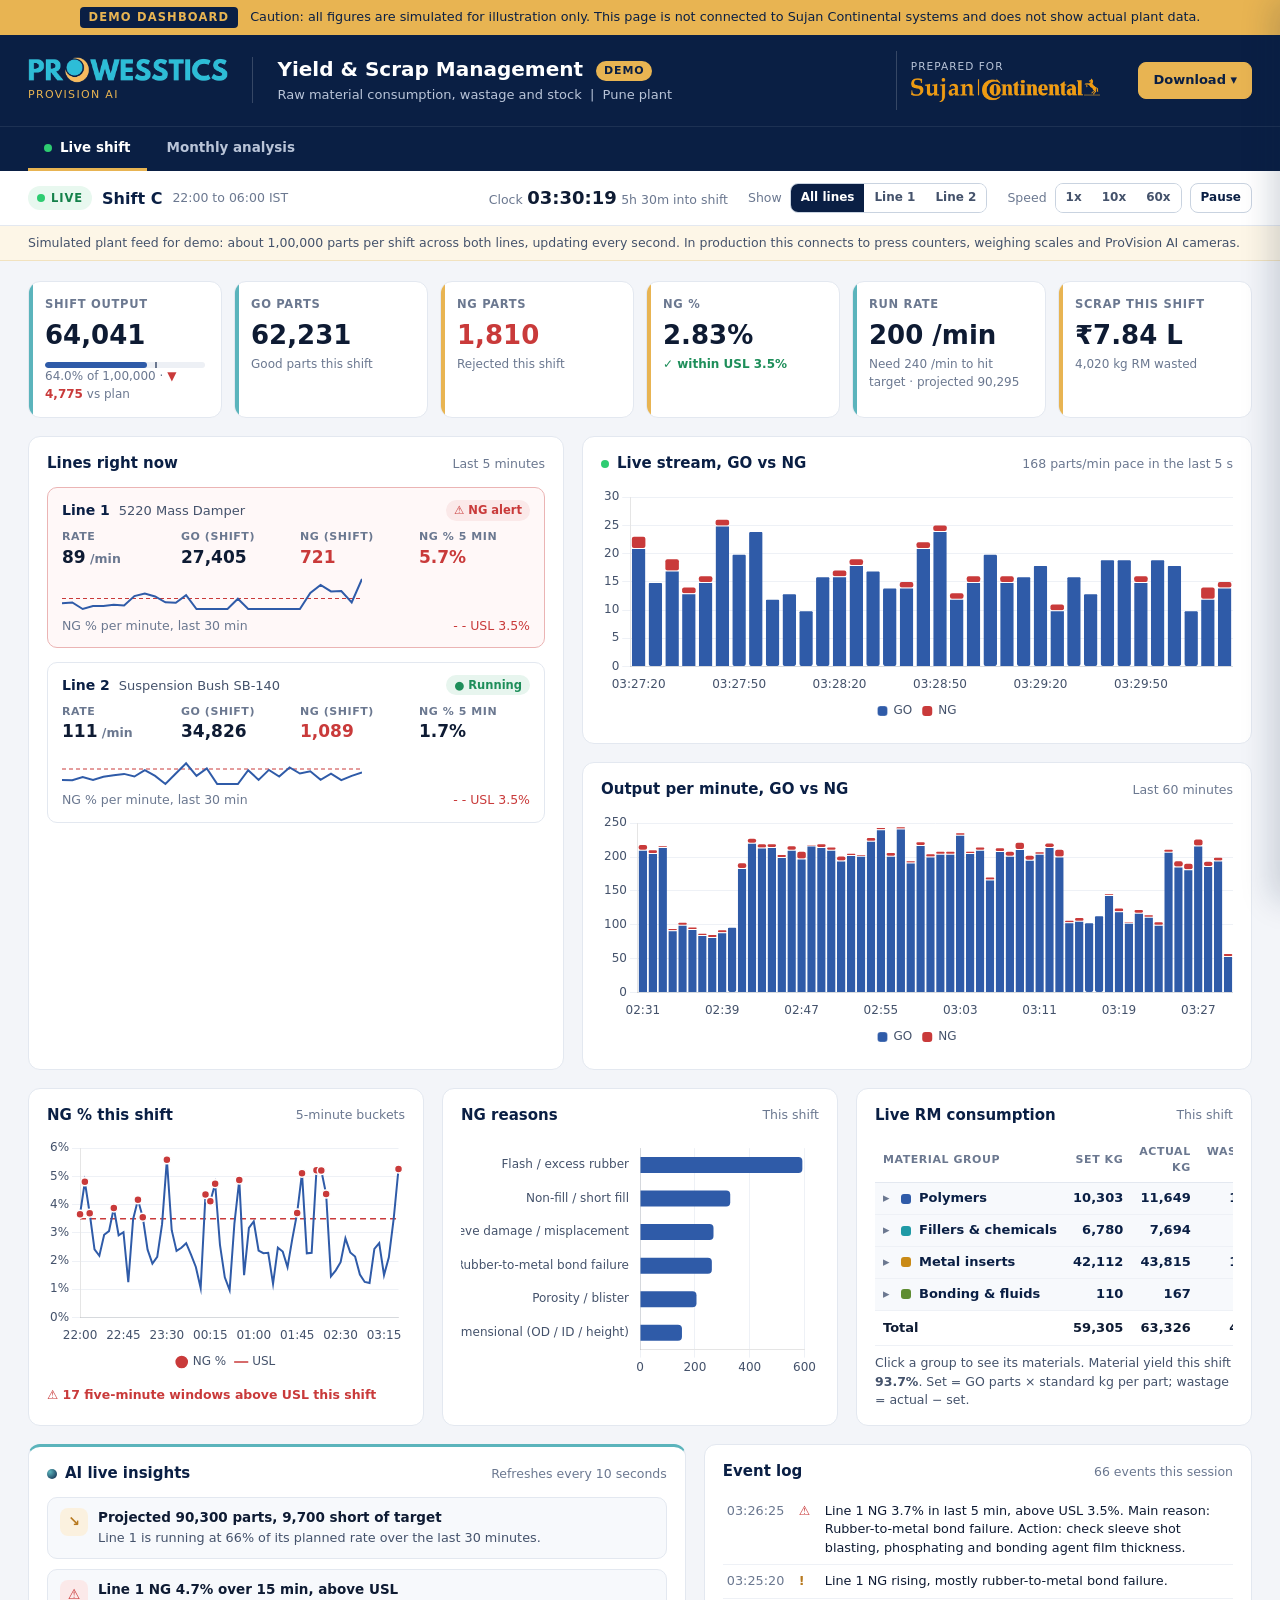
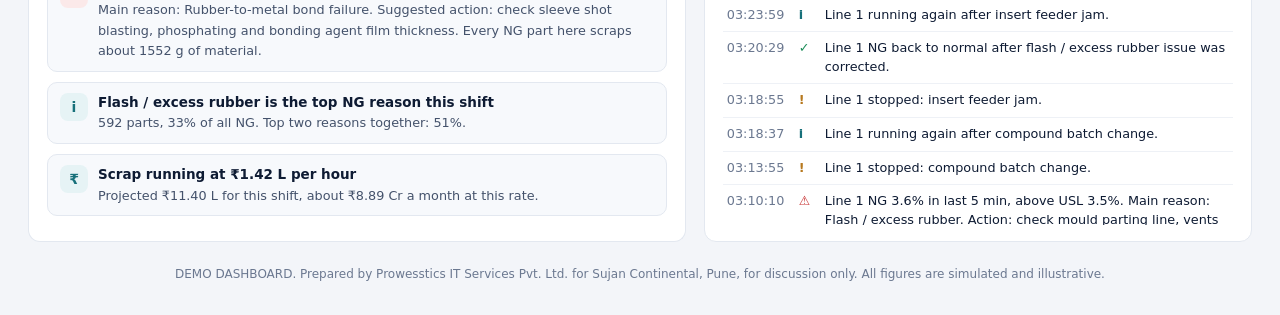
==== demo/index.html @ 9eea8e6e "Fresh share link with preview card (build 20261024124306) Co-Authored-By: Claude Opus 5.5 <noreply@a" ====
<!doctype html>
<html lang="en">
<head>
<meta charset="utf-8">
<meta name="viewport" content="width=device-width, initial-scale=1">
<title>Yield &amp; Scrap Management Dashboard | Sujan Continental x Prowesstics</title>
<meta name="description" content="Demo dashboard: live GO / NG tracking, raw material yield, scrap cost and stock for Sujan Continental's anti-vibration lines. Prepared by Prowesstics (ProVision AI).">
<meta property="og:type" content="website">
<meta property="og:site_name" content="Prowesstics | ProVision AI">
<meta property="og:title" content="Yield &amp; Scrap Management Dashboard | Sujan Continental">
<meta property="og:description" content="Live GO / NG tracking, raw material yield, scrap cost and stock for anti-vibration lines. Demo prepared by Prowesstics.">
<meta property="og:url" content="https://harish-e-g.github.io/sct-yield-scrap/demo/">
<meta property="og:image" content="https://harish-e-g.github.io/sct-yield-scrap/assets/og-image.jpg">
<meta property="og:image:secure_url" content="https://harish-e-g.github.io/sct-yield-scrap/assets/og-image.jpg">
<meta property="og:image:type" content="image/jpeg">
<meta property="og:image:width" content="1200">
<meta property="og:image:height" content="630">
<meta property="og:image:alt" content="Prowesstics Yield and Scrap Management demo dashboard prepared for Sujan Continental">
<meta name="twitter:card" content="summary_large_image">
<meta name="twitter:title" content="Yield &amp; Scrap Management Dashboard | Sujan Continental">
<meta name="twitter:description" content="Live GO / NG tracking, raw material yield, scrap cost and stock. Demo prepared by Prowesstics.">
<meta name="twitter:image" content="https://harish-e-g.github.io/sct-yield-scrap/assets/og-image.jpg">
<meta name="theme-color" content="#0A1F44">
<link rel="icon" href="data:image/svg+xml,%3Csvg xmlns='http://www.w3.org/2000/svg' viewBox='0 0 64 64'%3E%3Crect width='64' height='64' rx='14' fill='%230A1F44'/%3E%3Ccircle cx='30' cy='32' r='13' fill='%235BB4BC'/%3E%3Cpath d='M22 46a18 18 0 1 0 6-32' fill='none' stroke='%23E8B452' stroke-width='6' stroke-linecap='round'/%3E%3C/svg%3E">
<link rel="canonical" href="https://harish-e-g.github.io/sct-yield-scrap/demo/">
<meta http-equiv="refresh" content="0; url=../">
<style>body{margin:0;background:#0A1F44;color:#fff;font-family:"Avenir Next",Avenir,"Nunito Sans",Calibri,sans-serif;display:grid;place-items:center;height:100vh}a{color:#E8B452}</style>
</head>
<body><p>Opening the dashboard... <a href="../">Continue</a></p>
<script>location.replace("../"+location.hash);</script>
</body>
</html>
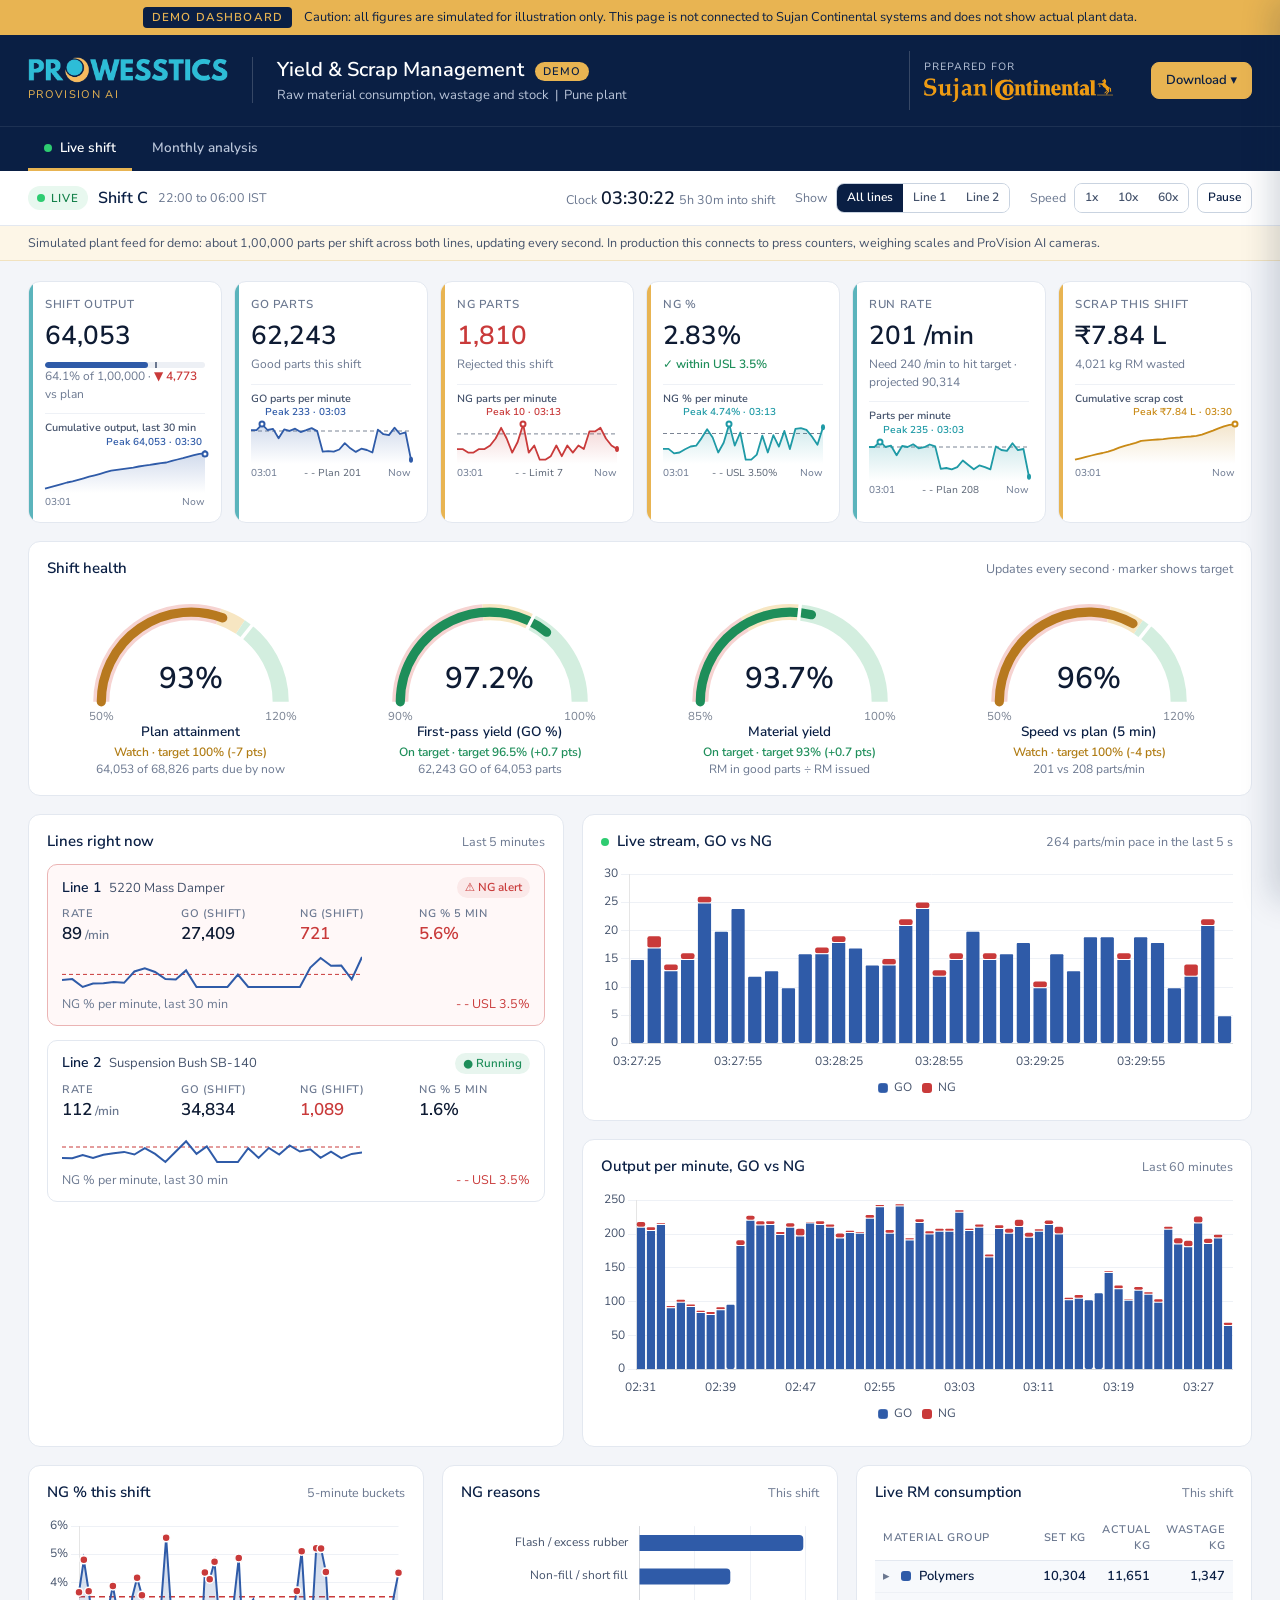
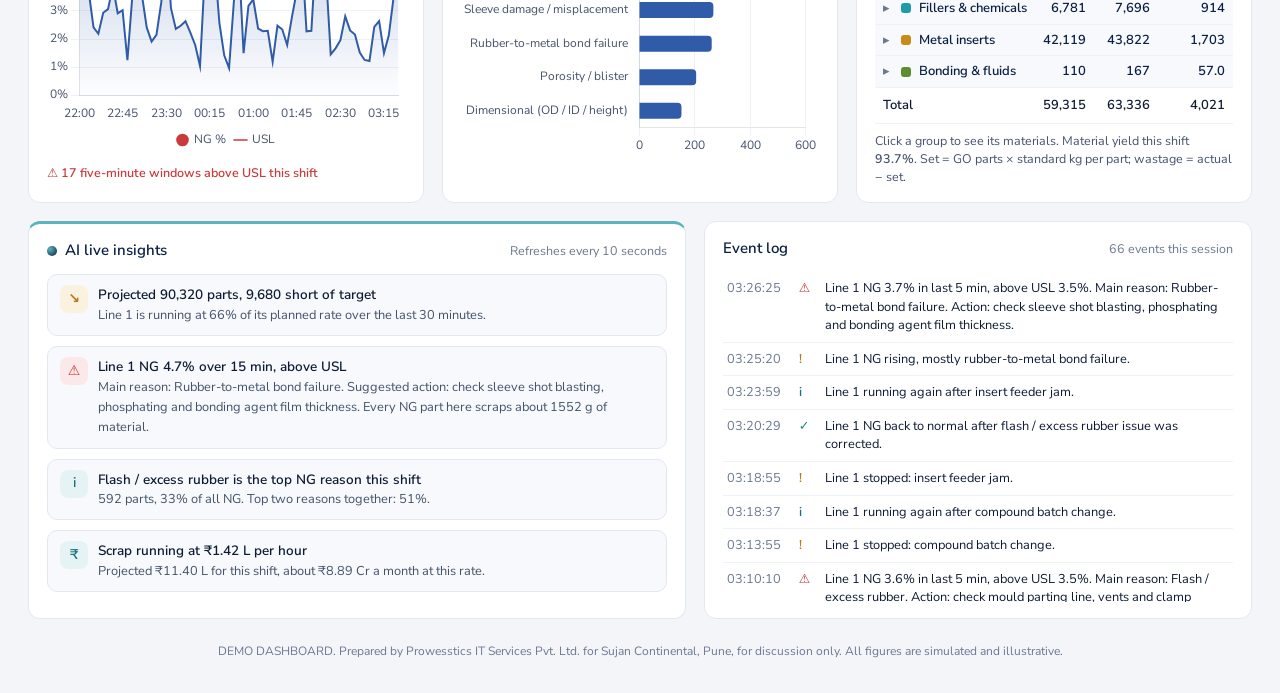
==== commit 963721c2: "Avenir share thumbnail (D1), peak labels on sparklines, new share link (build 20261024130215) Co-Aut" ====
--- a/demo/index.html
+++ b/demo/index.html
@@ -10,8 +10,8 @@
 <meta property="og:title" content="Yield &amp; Scrap Management Dashboard | Sujan Continental">
 <meta property="og:description" content="Live GO / NG tracking, raw material yield, scrap cost and stock for anti-vibration lines. Demo prepared by Prowesstics.">
 <meta property="og:url" content="https://harish-e-g.github.io/sct-yield-scrap/demo/">
-<meta property="og:image" content="https://harish-e-g.github.io/sct-yield-scrap/assets/og-image.jpg">
-<meta property="og:image:secure_url" content="https://harish-e-g.github.io/sct-yield-scrap/assets/og-image.jpg">
+<meta property="og:image" content="https://harish-e-g.github.io/sct-yield-scrap/assets/og-share.jpg">
+<meta property="og:image:secure_url" content="https://harish-e-g.github.io/sct-yield-scrap/assets/og-share.jpg">
 <meta property="og:image:type" content="image/jpeg">
 <meta property="og:image:width" content="1200">
 <meta property="og:image:height" content="630">
@@ -19,12 +19,12 @@
 <meta name="twitter:card" content="summary_large_image">
 <meta name="twitter:title" content="Yield &amp; Scrap Management Dashboard | Sujan Continental">
 <meta name="twitter:description" content="Live GO / NG tracking, raw material yield, scrap cost and stock. Demo prepared by Prowesstics.">
-<meta name="twitter:image" content="https://harish-e-g.github.io/sct-yield-scrap/assets/og-image.jpg">
+<meta name="twitter:image" content="https://harish-e-g.github.io/sct-yield-scrap/assets/og-share.jpg">
 <meta name="theme-color" content="#0A1F44">
 <link rel="icon" href="data:image/svg+xml,%3Csvg xmlns='http://www.w3.org/2000/svg' viewBox='0 0 64 64'%3E%3Crect width='64' height='64' rx='14' fill='%230A1F44'/%3E%3Ccircle cx='30' cy='32' r='13' fill='%235BB4BC'/%3E%3Cpath d='M22 46a18 18 0 1 0 6-32' fill='none' stroke='%23E8B452' stroke-width='6' stroke-linecap='round'/%3E%3C/svg%3E">
 <link rel="canonical" href="https://harish-e-g.github.io/sct-yield-scrap/demo/">
 <meta http-equiv="refresh" content="0; url=../">
-<style>body{margin:0;background:#0A1F44;color:#fff;font-family:"Avenir Next",Avenir,"Nunito Sans",Calibri,sans-serif;display:grid;place-items:center;height:100vh}a{color:#E8B452}</style>
+<style>body{margin:0;background:#FBF7EE;color:#1F2A37;font-family:"Avenir Next",Avenir,"Nunito Sans",Calibri,sans-serif;display:grid;place-items:center;height:100vh}a{color:#2A9DA8}</style>
 </head>
 <body><p>Opening the dashboard... <a href="../">Continue</a></p>
 <script>location.replace("../"+location.hash);</script>
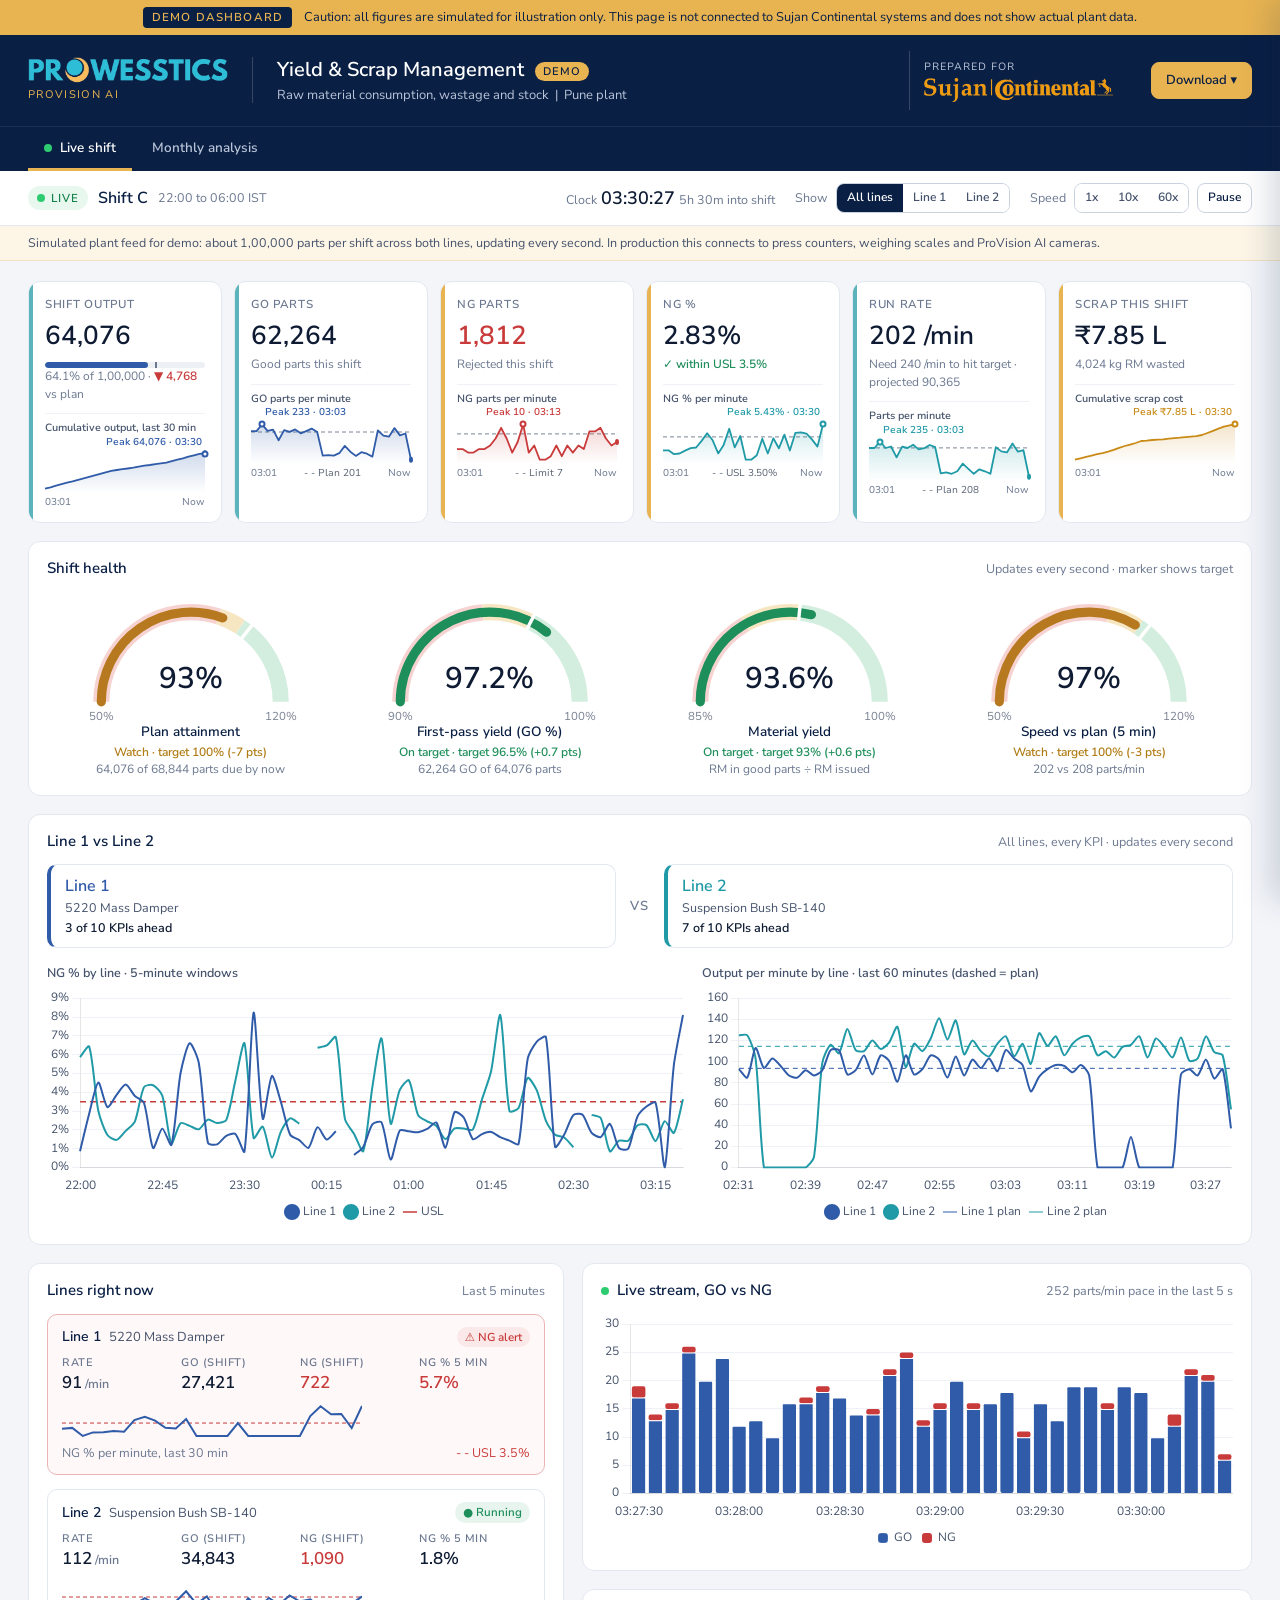
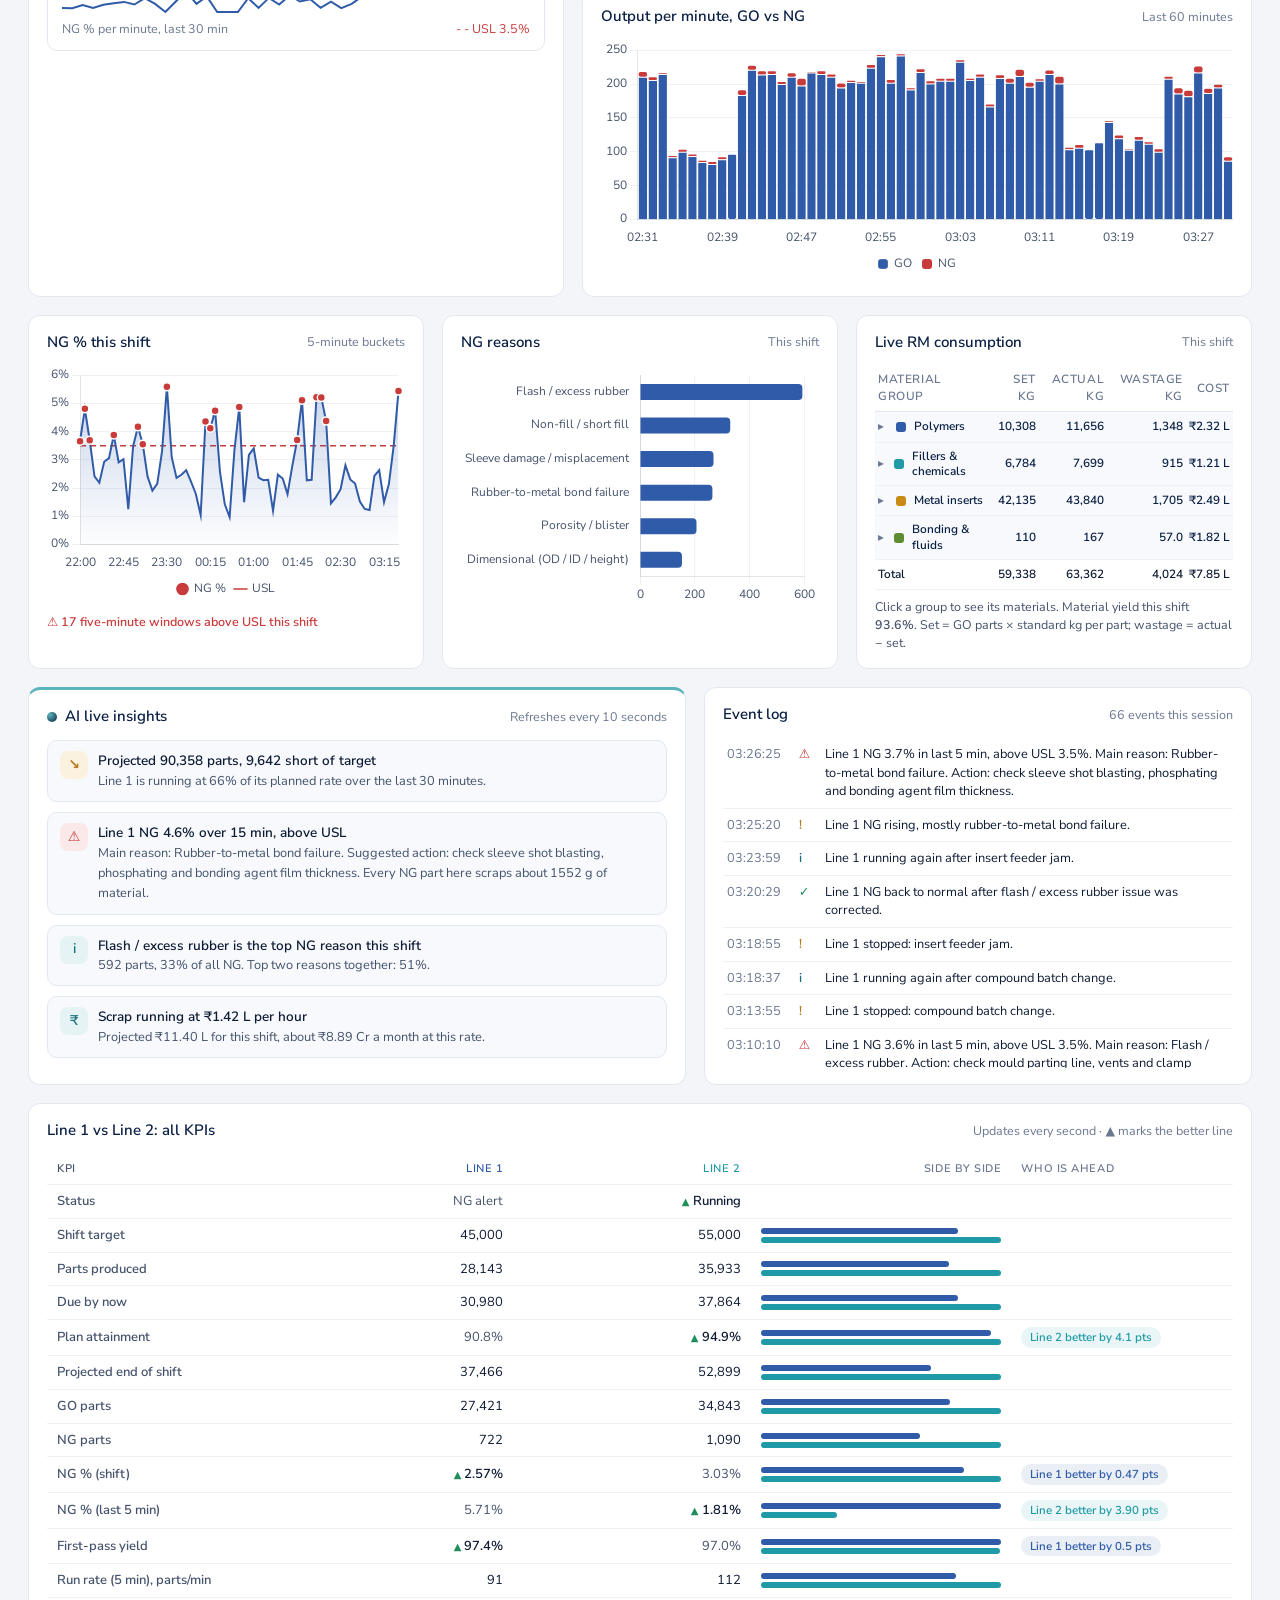
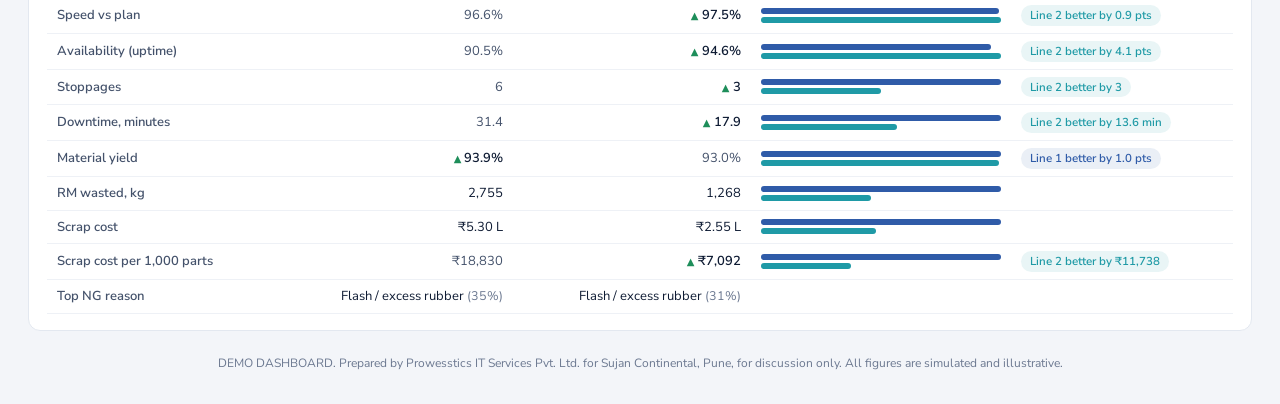
==== commit c7b0c7c3: "Update links for repo rename to sct-yield-scrap-dashboard" ====
--- a/demo/index.html
+++ b/demo/index.html
@@ -9,9 +9,9 @@
 <meta property="og:site_name" content="Prowesstics | ProVision AI">
 <meta property="og:title" content="Yield &amp; Scrap Management Dashboard | Sujan Continental">
 <meta property="og:description" content="Live GO / NG tracking, raw material yield, scrap cost and stock for anti-vibration lines. Demo prepared by Prowesstics.">
-<meta property="og:url" content="https://harish-e-g.github.io/sct-yield-scrap/demo/">
-<meta property="og:image" content="https://harish-e-g.github.io/sct-yield-scrap/assets/og-share.jpg">
-<meta property="og:image:secure_url" content="https://harish-e-g.github.io/sct-yield-scrap/assets/og-share.jpg">
+<meta property="og:url" content="https://harish-e-g.github.io/sct-yield-scrap-dashboard/demo/">
+<meta property="og:image" content="https://harish-e-g.github.io/sct-yield-scrap-dashboard/assets/og-share.jpg">
+<meta property="og:image:secure_url" content="https://harish-e-g.github.io/sct-yield-scrap-dashboard/assets/og-share.jpg">
 <meta property="og:image:type" content="image/jpeg">
 <meta property="og:image:width" content="1200">
 <meta property="og:image:height" content="630">
@@ -19,10 +19,10 @@
 <meta name="twitter:card" content="summary_large_image">
 <meta name="twitter:title" content="Yield &amp; Scrap Management Dashboard | Sujan Continental">
 <meta name="twitter:description" content="Live GO / NG tracking, raw material yield, scrap cost and stock. Demo prepared by Prowesstics.">
-<meta name="twitter:image" content="https://harish-e-g.github.io/sct-yield-scrap/assets/og-share.jpg">
+<meta name="twitter:image" content="https://harish-e-g.github.io/sct-yield-scrap-dashboard/assets/og-share.jpg">
 <meta name="theme-color" content="#0A1F44">
 <link rel="icon" href="data:image/svg+xml,%3Csvg xmlns='http://www.w3.org/2000/svg' viewBox='0 0 64 64'%3E%3Crect width='64' height='64' rx='14' fill='%230A1F44'/%3E%3Ccircle cx='30' cy='32' r='13' fill='%235BB4BC'/%3E%3Cpath d='M22 46a18 18 0 1 0 6-32' fill='none' stroke='%23E8B452' stroke-width='6' stroke-linecap='round'/%3E%3C/svg%3E">
-<link rel="canonical" href="https://harish-e-g.github.io/sct-yield-scrap/demo/">
+<link rel="canonical" href="https://harish-e-g.github.io/sct-yield-scrap-dashboard/demo/">
 <meta http-equiv="refresh" content="0; url=../">
 <style>body{margin:0;background:#FBF7EE;color:#1F2A37;font-family:"Avenir Next",Avenir,"Nunito Sans",Calibri,sans-serif;display:grid;place-items:center;height:100vh}a{color:#2A9DA8}</style>
 </head>
